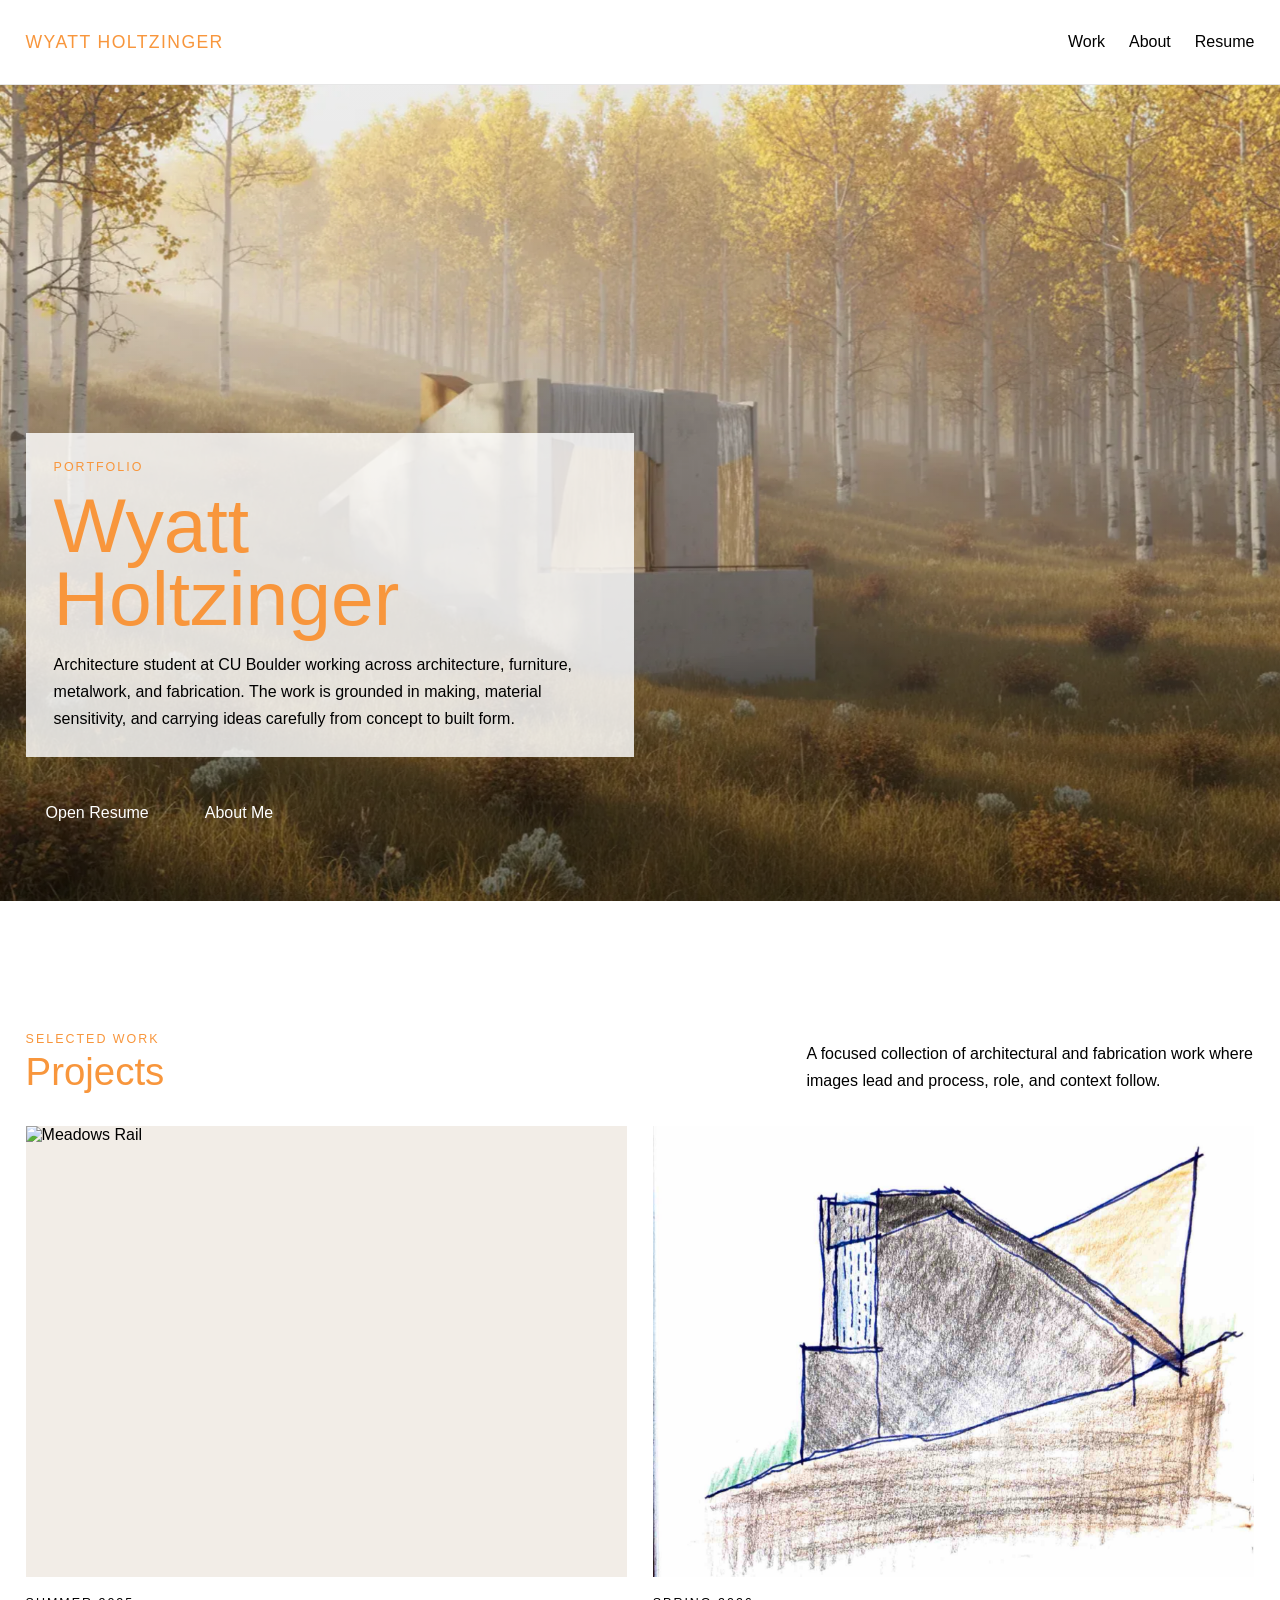
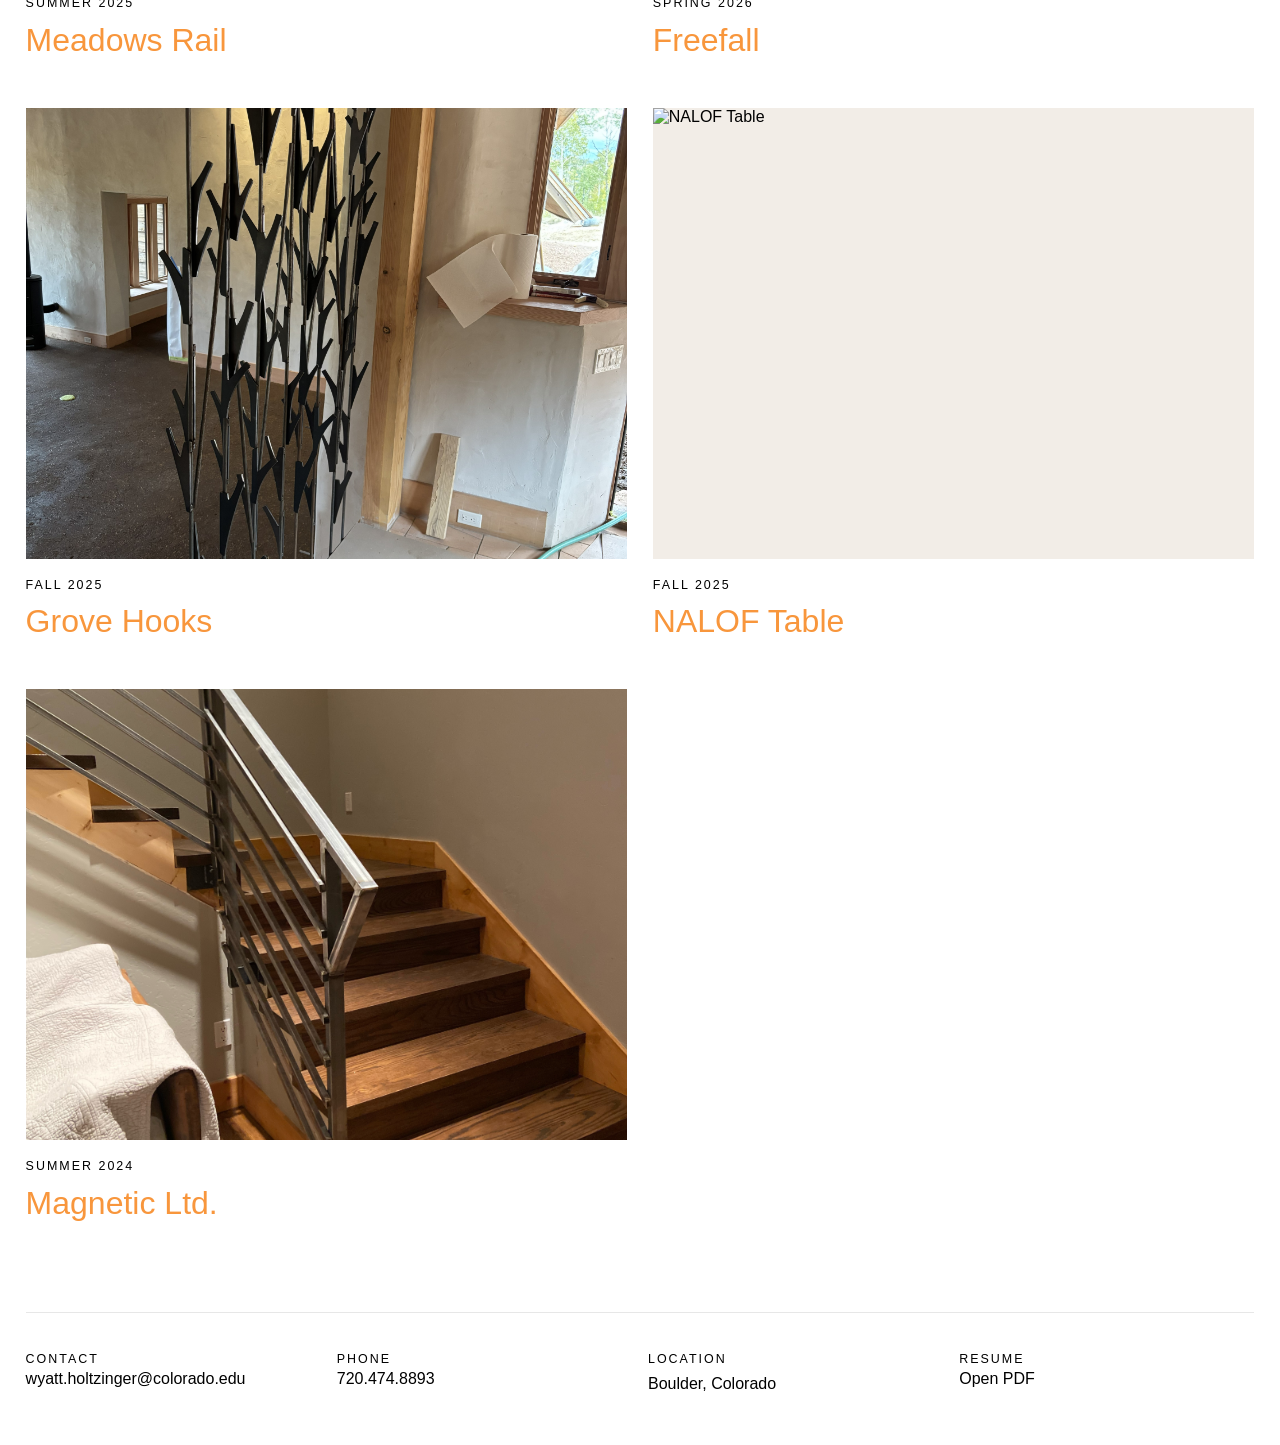
==== index.html @ 74cd54b0 "initial portfolio site" ====
<!DOCTYPE html>
<html lang="en">
  <head>
    <meta charset="UTF-8">
    <meta name="viewport" content="width=device-width, initial-scale=1.0">
    <title>Wyatt Holtzinger | Portfolio</title>
    <meta
      name="description"
      content="Portfolio of Wyatt Holtzinger, a CU Boulder architecture student working across architecture, fabrication, furniture, and built details."
    >
    <link rel="stylesheet" href="styles.css">
    <script defer src="data.js"></script>
    <script defer src="site.js"></script>
  </head>
  <body data-depth="root">
    <header class="site-header" data-nav></header>

    <main class="content-shell content-shell--home">
      <section class="hero hero--banner" data-home-hero>
        <div class="hero-slides" data-hero-slides></div>
        <div class="hero-overlay"></div>
        <button class="hero-arrow hero-arrow--prev" type="button" data-hero-prev aria-label="Previous slide">
          <span aria-hidden="true">&#8592;</span>
        </button>
        <button class="hero-arrow hero-arrow--next" type="button" data-hero-next aria-label="Next slide">
          <span aria-hidden="true">&#8594;</span>
        </button>
        <div class="hero-copy hero-copy--banner">
          <div>
            <p class="eyebrow">Portfolio</p>
            <h1>Wyatt Holtzinger</h1>
            <p>
              Architecture student at CU Boulder working across architecture, furniture, metalwork, and fabrication.
              The work is grounded in making, material sensitivity, and carrying ideas carefully from concept to built form.
            </p>
          </div>
          <div class="hero-actions">
            <a class="resume-link" href="resume/resume.pdf" target="_blank" rel="noreferrer">Open Resume</a>
            <a class="about-link" href="about.html">About Me</a>
          </div>
        </div>
      </section>

      <section>
        <div class="section-header">
          <div>
            <p class="eyebrow">Selected Work</p>
            <h2 class="section-heading">Projects</h2>
          </div>
          <p class="section-note">
            A focused collection of architectural and fabrication work where images lead and process, role, and context
            follow.
          </p>
        </div>

        <div class="project-grid" data-project-grid></div>
      </section>
    </main>

    <footer class="footer-shell" data-footer></footer>
  </body>
</html>
---- styles.css ----
:root {
  --page-bg: #ffffff;
  --surface: #ffffff;
  --text: #000000;
  --muted: #000000;
  --line: rgba(23, 21, 21, 0.1);
  --accent: #f8963c;
  --accent-soft: rgba(217, 111, 43, 0.12);
  --shadow: 0 24px 60px rgba(23, 21, 21, 0.08);
  --max-width: 1380px;
  --gutter: clamp(1.25rem, 2vw, 2rem);
}

* {
  box-sizing: border-box;
}

html {
  scroll-behavior: smooth;
}

body {
  margin: 0;
  font-family: "Neue Haas Grotesk Display Pro", "Helvetica Neue", Helvetica, Arial, sans-serif;
  font-weight: 300;
  background: #ffffff;
  color: var(--text);
}

img {
  display: block;
  max-width: 100%;
}

a {
  color: inherit;
  text-decoration: none;
}

p {
  margin: 0;
  line-height: 1.7;
}

.site-header {
  position: sticky;
  top: 0;
  z-index: 20;
  background: rgba(255, 255, 255, 0.92);
  backdrop-filter: blur(18px);
  border-bottom: 1px solid var(--line);
}

.nav-inner,
.content-shell,
.footer-shell {
  width: min(calc(100% - 2 * var(--gutter)), var(--max-width));
  margin: 0 auto;
}

.nav-inner {
  display: flex;
  align-items: center;
  justify-content: space-between;
  min-height: 84px;
  gap: 1rem;
}

.brand,
.hero-copy h1,
.section-heading,
.project-card h2,
.project-hero-copy h1,
.about-intro h1 {
  font-family: "Neue Haas Grotesk Display Pro", "Helvetica Neue", Helvetica, Arial, sans-serif;
  font-weight: 200;
  color: var(--accent);
}

.brand {
  font-size: 1.1rem;
  letter-spacing: 0.08em;
  text-transform: uppercase;
}

.nav-links {
  display: flex;
  align-items: center;
  gap: 1.5rem;
}

.nav-links a,
.resume-link,
.about-link,
.next-project-link,
.footer-shell a {
  transition: color 180ms ease, transform 180ms ease;
}

.nav-links a:hover,
.resume-link:hover,
.about-link:hover,
.next-project-link:hover,
.footer-shell a:hover {
  color: var(--accent);
}

.nav-toggle {
  display: none;
  width: 48px;
  height: 48px;
  padding: 0;
  border: 1px solid var(--line);
  border-radius: 999px;
  background: var(--surface);
}

.nav-toggle span {
  display: block;
  width: 18px;
  height: 1px;
  margin: 5px auto;
  background: var(--text);
}

.content-shell {
  padding: clamp(2rem, 4vw, 4rem) 0 5rem;
}

.content-shell--home {
  padding-top: 0;
}

.hero {
  display: grid;
  grid-template-columns: minmax(0, 0.9fr) minmax(0, 1.1fr);
  gap: clamp(2rem, 5vw, 5rem);
  align-items: end;
  margin-bottom: clamp(4rem, 10vw, 8rem);
}

.hero--banner {
  position: relative;
  display: flex;
  align-items: end;
  min-height: calc(100vh - 84px);
  width: 100vw;
  margin-left: calc(50% - 50vw);
  margin-right: calc(50% - 50vw);
  margin-bottom: clamp(4rem, 10vw, 8rem);
  overflow: hidden;
}

.hero-slides,
.hero-slide,
.hero-overlay {
  position: absolute;
  inset: 0;
}

.hero-slides {
  background: #ffffff;
}

.hero-slide {
  opacity: 0;
  transition: opacity 1600ms ease-in-out;
}

.hero-slide.is-active {
  opacity: 1;
}

.hero-slide img {
  width: 100%;
  height: 100%;
  object-fit: cover;
}

.hero-overlay {
  background:
    linear-gradient(180deg, rgba(255, 255, 255, 0.12) 0%, rgba(255, 255, 255, 0.08) 24%, rgba(0, 0, 0, 0.42) 100%);
  pointer-events: none;
}

.hero-arrow {
  position: absolute;
  top: 50%;
  z-index: 1;
  display: inline-flex;
  align-items: center;
  justify-content: center;
  width: 3rem;
  height: 3rem;
  padding: 0;
  border: 0;
  background: transparent;
  color: #ffffff;
  opacity: 0;
  transform: translateY(-50%);
  transition: opacity 180ms ease, color 180ms ease;
  cursor: pointer;
}

.hero--banner:hover .hero-arrow,
.hero--banner:focus-within .hero-arrow {
  opacity: 1;
}

.hero-arrow:hover {
  color: #ffffff;
}

.hero-arrow span {
  font-size: 2rem;
  font-weight: 200;
  line-height: 1;
}

.hero-arrow--prev {
  left: 1.5rem;
}

.hero-arrow--next {
  right: 1.5rem;
}

.hero-copy {
  max-width: 34rem;
}

.hero-copy--banner {
  position: relative;
  z-index: 1;
  display: flex;
  flex-direction: column;
  justify-content: space-between;
  min-height: 100%;
  width: min(calc(100% - 2 * var(--gutter)), var(--max-width));
  margin: 0 auto;
  padding: clamp(2rem, 4vw, 3rem) 0 clamp(2.5rem, 5vw, 4rem);
  max-width: none;
}

.hero-copy--banner > div:first-child {
  width: min(100%, 38rem);
  padding: 1.5rem 1.75rem;
  background: rgba(255, 255, 255, 0.82);
}

.hero-copy--banner .resume-link,
.hero-copy--banner .about-link,
.hero-copy--banner .resume-link:hover,
.hero-copy--banner .about-link:hover {
  color: #ffffff;
}

.eyebrow,
.project-meta,
.footer-label,
.media-fallback-label {
  color: var(--accent);
  font-size: 0.78rem;
  letter-spacing: 0.16em;
  text-transform: uppercase;
  font-weight: 300;
}

.hero-copy h1,
.project-hero-copy h1,
.about-intro h1 {
  margin: 0.7rem 0 1rem;
  font-size: clamp(3rem, 6vw, 6rem);
  line-height: 0.95;
  font-weight: 200;
}

.hero-copy p:last-of-type,
.about-intro p,
.project-card p,
.project-description p,
.about-bio p,
.footer-shell p {
  color: var(--text);
  font-weight: 300;
}

.hero-actions {
  display: flex;
  flex-wrap: wrap;
  gap: 1rem;
  margin-top: 2rem;
}

.resume-link,
.about-link {
  padding: 0.95rem 1.25rem;
  border: 0;
  border-radius: 0;
  background: transparent;
}

.hero-image img,
.project-hero-image img {
  width: 100%;
  border-radius: 0;
  object-fit: cover;
  box-shadow: var(--shadow);
}

.hero-image img {
  aspect-ratio: 4 / 3;
}

.section-header {
  display: flex;
  justify-content: space-between;
  align-items: end;
  gap: 1.5rem;
  margin-bottom: 2rem;
}

.section-heading {
  margin: 0;
  font-size: clamp(2rem, 3vw, 3rem);
  font-weight: 200;
}

.section-note {
  max-width: 28rem;
  color: var(--text);
  font-weight: 300;
}

.project-grid {
  display: grid;
  grid-template-columns: repeat(2, minmax(0, 1fr));
  gap: clamp(2rem, 3vw, 3rem) clamp(1.25rem, 2vw, 2rem);
}

.project-card-link {
  display: block;
}

.project-card-media {
  overflow: hidden;
  border-radius: 0;
  background: #f2ede7;
}

.project-card-media img {
  width: 100%;
  aspect-ratio: 4 / 3;
  object-fit: cover;
  transition: transform 420ms ease, filter 420ms ease;
}

.project-card-copy {
  padding: 1rem 0 0;
}

.project-card h2 {
  margin: 0.45rem 0 0.65rem;
  font-size: 2rem;
  font-weight: 200;
}

.project-card:hover .project-card-media img,
.project-card:focus-within .project-card-media img {
  transform: scale(1.03);
  filter: saturate(1.02);
}

.project-card:hover h2,
.project-card:focus-within h2 {
  color: var(--accent);
}

.about-layout {
  display: grid;
  grid-template-columns: minmax(0, 0.8fr) minmax(0, 1.2fr);
  gap: clamp(2rem, 5vw, 5rem);
  align-items: start;
}

.about-image img {
  width: 100%;
  aspect-ratio: 4 / 5;
  object-fit: cover;
  object-position: center top;
  border-radius: 0;
  box-shadow: var(--shadow);
}

.about-intro {
  margin-bottom: 2rem;
}

.about-bio {
  display: grid;
  gap: 1rem;
}

.about-notes {
  display: grid;
  grid-template-columns: repeat(3, minmax(0, 1fr));
  gap: 1rem;
  margin-top: 2rem;
}

.about-note {
  padding: 0;
  border: 0;
  border-radius: 0;
  background: transparent;
  box-shadow: none;
}

.about-note strong {
  display: block;
  margin-bottom: 0.4rem;
  color: var(--accent);
  font-weight: 300;
}

.project-page {
  display: grid;
  gap: clamp(3rem, 6vw, 5rem);
}

.project-hero-stack {
  display: grid;
  gap: clamp(2rem, 4vw, 3rem);
}

.project-hero-grid {
  display: grid;
  grid-template-columns: minmax(0, 0.88fr) minmax(0, 1.12fr);
  gap: clamp(2rem, 5vw, 5rem);
  align-items: start;
}

.project-hero-copy {
  max-width: 54rem;
}

.project-facts {
  display: grid;
  grid-template-columns: repeat(2, minmax(0, 1fr));
  gap: 1rem;
  margin: 1.75rem 0;
  padding: 1.25rem 0;
  border-top: 1px solid var(--line);
  border-bottom: 1px solid var(--line);
}

.project-facts span {
  display: block;
  margin-bottom: 0.35rem;
  color: var(--accent);
  text-transform: uppercase;
  letter-spacing: 0.12em;
  font-size: 0.75rem;
  font-weight: 300;
}

.project-description {
  display: grid;
  gap: 1rem;
}

.project-gallery {
  display: grid;
  grid-template-columns: repeat(12, minmax(0, 1fr));
  gap: 2rem;
}

.gallery-item {
  margin: 0;
}

.gallery-item--feature {
  grid-column: 1 / -1;
}

.gallery-item--pair,
.media-fallback.gallery-item--pair {
  grid-column: span 6;
}

.project-figure img {
  width: 100%;
  border-radius: 0;
  background: #f2ede7;
}

.project-hero-image--full img {
  width: 100%;
  max-height: 82vh;
  object-fit: cover;
}

.media-fallback {
  padding: 1.75rem;
  border: 1px solid var(--line);
  border-radius: 0;
  background: var(--accent-soft);
}

.media-fallback h3 {
  margin: 0.45rem 0 0.6rem;
  font-size: 1.4rem;
  font-weight: 300;
  color: var(--accent);
}

.project-pagination {
  padding-top: 1rem;
  border-top: 1px solid var(--line);
}

.next-project-link {
  display: inline-flex;
  flex-direction: column;
  gap: 0.35rem;
}

.next-project-link span {
  color: var(--accent);
  text-transform: uppercase;
  letter-spacing: 0.14em;
  font-size: 0.75rem;
  font-weight: 300;
}

.next-project-link strong {
  font-family: "Neue Haas Grotesk Display Pro", "Helvetica Neue", Helvetica, Arial, sans-serif;
  font-size: 2rem;
  font-weight: 200;
  color: var(--accent);
}

.footer-shell {
  padding: 2.25rem 0 3rem;
  border-top: 1px solid var(--line);
}

.footer-grid {
  display: grid;
  grid-template-columns: repeat(4, minmax(0, 1fr));
  gap: 1rem;
}

@media (max-width: 960px) {
  .hero,
  .about-layout,
  .project-hero-grid {
    grid-template-columns: 1fr;
  }

  .project-grid,
  .footer-grid,
  .about-notes {
    grid-template-columns: 1fr 1fr;
  }
}

@media (max-width: 720px) {
  .nav-toggle {
    display: inline-block;
  }

  .nav-links {
    position: absolute;
    left: var(--gutter);
    right: var(--gutter);
    top: 76px;
    display: none;
    flex-direction: column;
    align-items: flex-start;
    gap: 1rem;
    padding: 1.25rem;
    border: 1px solid var(--line);
    border-radius: 22px;
    background: rgba(255, 255, 255, 0.98);
    box-shadow: var(--shadow);
  }

  .nav-links.is-open {
    display: flex;
  }

  .project-grid,
  .footer-grid,
  .about-notes,
  .project-facts,
  .project-gallery {
    grid-template-columns: 1fr;
  }

  .gallery-item--feature,
  .gallery-item--pair,
  .media-fallback.gallery-item--pair {
    grid-column: auto;
  }

  .section-header {
    align-items: start;
    flex-direction: column;
  }
}
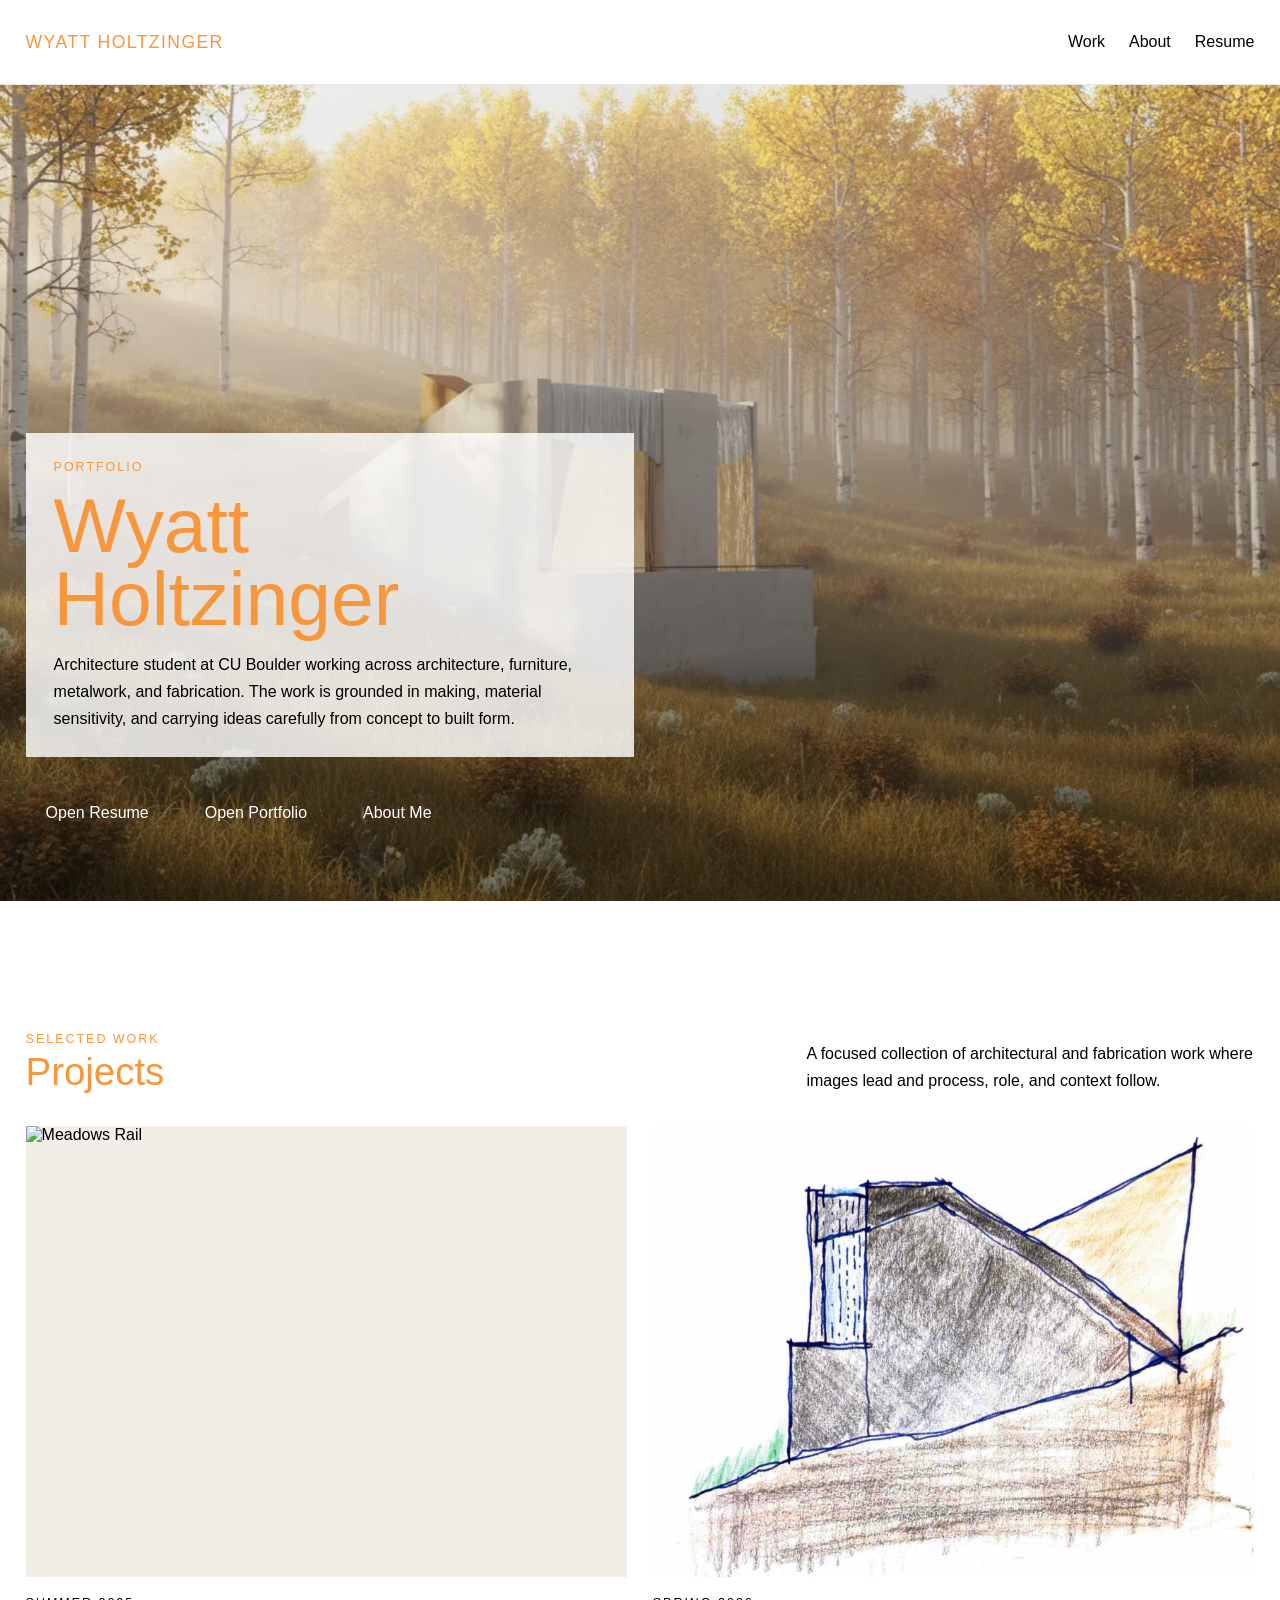
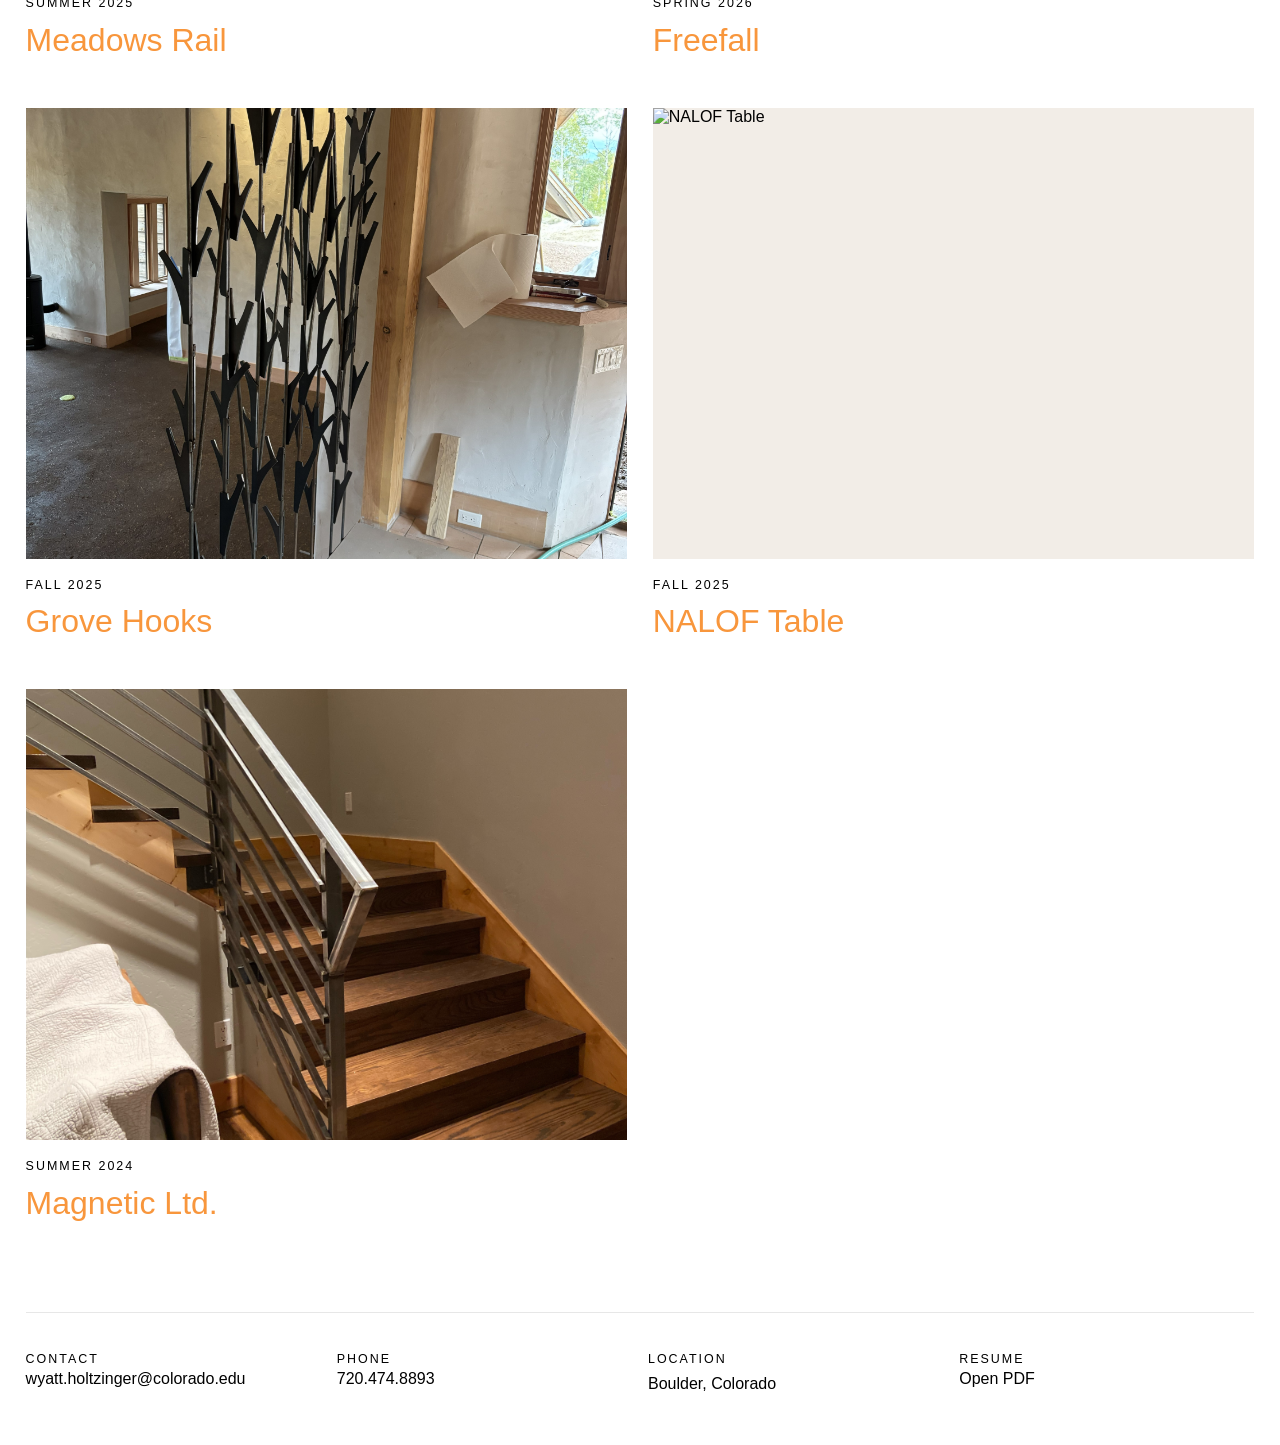
==== commit eb92eeef: "update portfolio" ====
--- a/index.html
+++ b/index.html
@@ -36,6 +36,7 @@
           </div>
           <div class="hero-actions">
             <a class="resume-link" href="resume/resume.pdf" target="_blank" rel="noreferrer">Open Resume</a>
+            <a class="about-link" href="portfolio_pdf/portfolio.pdf" target="_blank" rel="noreferrer">Open Portfolio</a>
             <a class="about-link" href="about.html">About Me</a>
           </div>
         </div>
